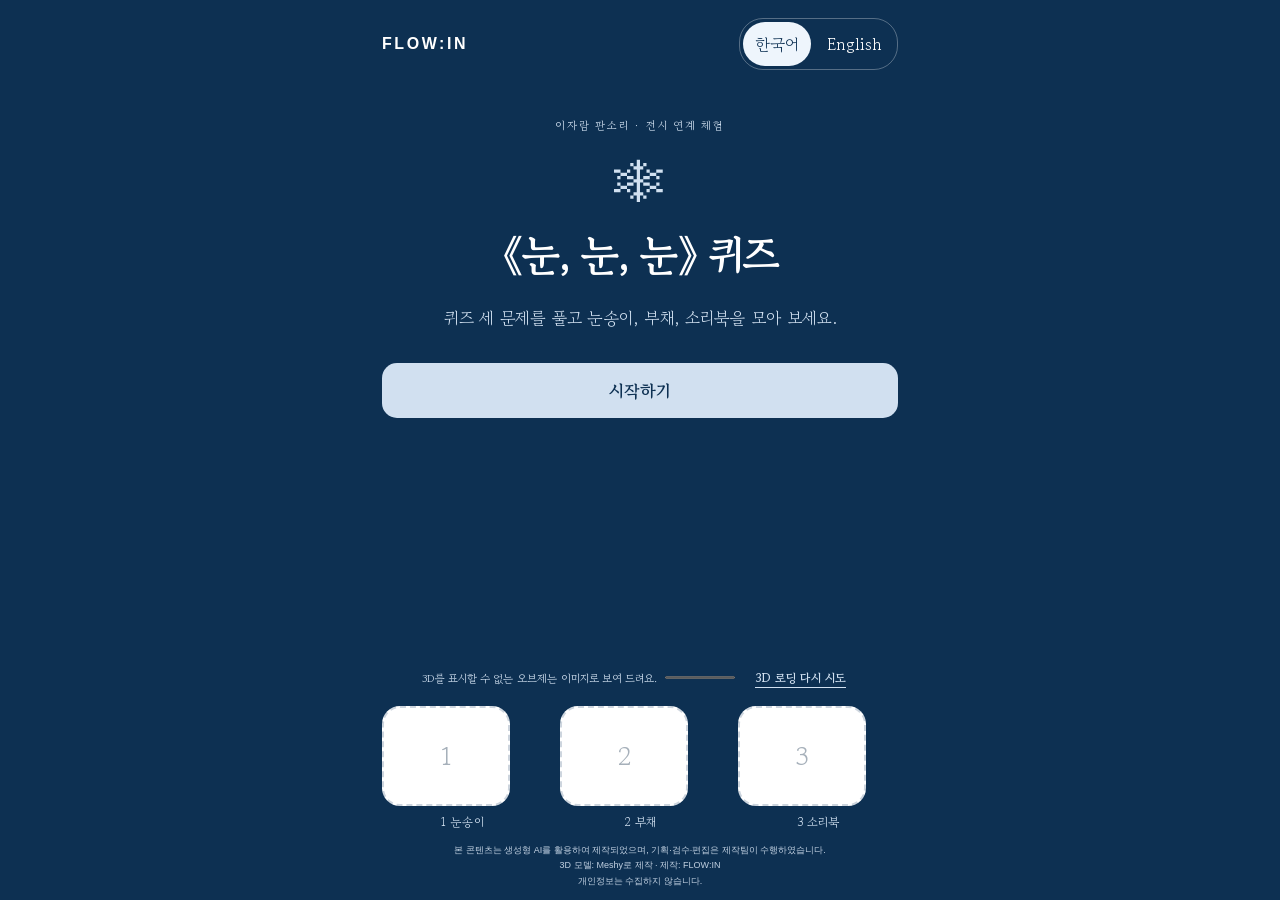
==== FLOWIN_Quiz_Update/index.html @ eb500b2b "Add files via upload" ====
<!doctype html>
<html lang="ko">
<head>
  <meta charset="utf-8">
  <meta name="viewport" content="width=device-width,initial-scale=1,viewport-fit=cover">
  <meta name="theme-color" content="#0D3052">
  <meta name="description" content="퀴즈를 풀고 세 가지 오브제를 모아 보세요. 팀 FLOW:IN">
  <title>《눈, 눈, 눈》 퀴즈 · FLOW:IN</title>
  <link rel="preconnect" href="https://fonts.googleapis.com">
  <link rel="preconnect" href="https://fonts.gstatic.com" crossorigin>
  <link href="https://fonts.googleapis.com/css2?family=Gowun+Batang:wght@400;700&display=swap" rel="stylesheet">
  <link rel="stylesheet" href="./style.css">
  <script type="importmap">
  {"imports":{
    "three":"https://unpkg.com/three@0.160.0/build/three.module.js",
    "three/addons/":"https://unpkg.com/three@0.160.0/examples/jsm/"
  }}
  </script>
</head>
<body>
  <div id="viewer" aria-label="획득한 오브제의 3D 미리보기" hidden></div>
  <div class="snow" aria-hidden="true"><i>·</i><i>·</i><i>·</i><i>·</i><i>·</i><i>·</i><i>·</i><i>·</i></div>
  <main id="app">
    <header><span class="brand">FLOW:IN</span><nav class="language-switch" aria-label="Language / 언어"><button type="button" data-lang="ko" lang="ko" aria-pressed="true">한국어</button><button type="button" data-lang="en" lang="en" aria-pressed="false">English</button></nav></header>
    <section id="start" class="screen intro" aria-labelledby="title">
      <p class="eyebrow" data-text="eyebrow">이자람 판소리 · 전시 연계 체험</p>
      <div class="title-mark" aria-hidden="true">❄</div>
      <h1 id="title" data-text="title">《눈, 눈, 눈》 퀴즈</h1>
      <p class="lead" data-text="intro">퀴즈 세 문제를 풀고 눈송이, 부채, 소리북을 모아 보세요.</p>
      <div class="start-actions"><button id="start-button" class="primary" data-text="start">시작하기</button></div>
    </section>
    <section id="experience" class="screen experience" hidden aria-label="퀴즈 체험">
      <div class="step-heading"><p class="eyebrow" id="step-count">OBJECT 01 / 03</p><h2 id="instruction" data-text="instruction">정답을 골라 주세요</h2></div>
      <p id="status" class="status" role="status" aria-live="polite" hidden></p>
      <div class="experience-bottom">
        <article id="quiz" class="quiz" hidden aria-labelledby="question"><p class="eyebrow" id="quiz-number"></p><h3 id="question" tabindex="-1"></h3><div id="answers"></div><p id="feedback" class="feedback" role="status" aria-live="polite"></p></article>
        <p id="reward-text" class="reward-text" role="status" aria-live="polite" hidden></p>
      </div>
    </section>
    <section id="complete" class="screen complete" hidden aria-labelledby="complete-title">
      <p class="eyebrow" data-text="completeLabel">수집 완료</p><div class="title-mark" aria-hidden="true">✦</div>
      <h2 id="complete-title" data-text="complete" tabindex="-1">모든 오브제를<br>모았어요!</h2><p class="lead" data-text="completeLead">눈 속에서 만난 이야기,<br>이제 공연으로 이어 보세요.</p>
      <p class="staff-note" data-text="staff">이 화면을 팀원에게 보여 주세요</p>
      <a class="primary" data-text="booking" href="https://www.ggac.or.kr/ggac/M0000155/show/view.do?idx=SM000207" target="_blank" rel="noopener noreferrer">공연 예매하기 ↗</a>
      <p class="small" id="share-text"></p><button class="text-button" id="copy-share" data-text="copy">공유 문구 복사</button><p class="small" data-text="vr">다음은 팀원의 안내에 따라 VR을 체험해 주세요.</p>
    </section>
    <div class="collection-area">
      <div id="asset-loading" class="asset-loading" role="status"><span id="load-label">3D 오브제 준비 중…</span><progress id="load-progress" max="100" value="0" aria-label="3D 모델 다운로드 진행률"></progress><button id="retry-models" data-text="retry" class="text-button" hidden>3D 로딩 다시 시도</button></div>
      <ol id="collection" class="collection" aria-label="모은 오브제">
        <li><div class="slot" id="slot-0"><span class="slot-number">1</span><img src="./snowflake.png" alt="눈송이" hidden></div><span class="slot-label">1 눈송이</span></li>
        <li><div class="slot" id="slot-1"><span class="slot-number">2</span><img src="./fan.png" alt="부채" hidden></div><span class="slot-label">2 부채</span></li>
        <li><div class="slot" id="slot-2"><span class="slot-number">3</span><img src="./buk.png" alt="소리북" hidden></div><span class="slot-label">3 소리북</span></li>
      </ol>
      <footer><p data-text="ai">본 콘텐츠는 생성형 AI를 활용하여 제작되었으며,<br>기획·검수·편집은 제작팀이 수행하였습니다.</p><p data-text="credit">3D 모델: Meshy로 제작 · 제작: FLOW:IN</p><p data-text="privacy">개인정보는 수집하지 않습니다.</p></footer>
    </div>
  </main>
  <div id="toast" role="status" aria-live="polite" hidden></div>
  <noscript>이 체험은 JavaScript가 필요합니다. / Enable JavaScript to play the quiz.</noscript>
  <script type="module" src="./main.js"></script>
</body>
</html>
---- FLOWIN_Quiz_Update/style.css ----
:root{color-scheme:dark;--bg:#0D3052;--mid:#4E73A3;--accent:#D1E0F0;--text:#fff;--line:rgba(209,224,240,.24);font-family:'Gowun Batang',serif;font-synthesis:none}*{box-sizing:border-box}body{margin:0;background:var(--bg);color:var(--text)}[hidden]{display:none!important}button,a{-webkit-tap-highlight-color:transparent}button,a.primary{font:700 17px 'Gowun Batang',serif;min-height:52px;border-radius:15px;touch-action:manipulation}button{cursor:pointer;color:inherit}button:disabled{cursor:wait;opacity:.62}button:focus-visible,a:focus-visible{outline:3px solid white;outline-offset:4px}button.primary,a.primary{display:flex;align-items:center;justify-content:center;gap:20px;width:100%;background:var(--accent);border:0;color:var(--bg);text-decoration:none;padding:15px}.secondary{width:100%;background:#294f77;border:1px solid #92afcf;padding:12px}.text-button{border:0;background:none;text-decoration:underline;text-underline-offset:4px;padding:8px 12px;font-size:14px}.small{font-size:13px;line-height:1.7;color:var(--accent)}#app{position:relative;z-index:2;min-height:100svh;min-height:100dvh;max-width:560px;margin:auto;padding: max(18px,env(safe-area-inset-top)) 22px max(10px,env(safe-area-inset-bottom));display:flex;flex-direction:column;pointer-events:none}#app button,#app a,#app .screen,#app .collection-area{pointer-events:auto}header{display:flex;justify-content:space-between;align-items:center;padding-bottom:20px}.brand{font:700 16px Arial,sans-serif;letter-spacing:.16em}#mode-tag{font:10px Arial,sans-serif;letter-spacing:.17em;color:var(--accent)}.screen{flex:1}.intro,.complete{text-align:center;display:flex;flex-direction:column;align-items:center;justify-content:center;padding:12px 0 18px}.eyebrow{font-size:11px;letter-spacing:.16em;color:var(--accent);margin:0 0 14px}.title-mark{font-size:52px;color:var(--accent);line-height:1.25;margin:0 0 12px}h1{font-size:clamp(30px,7.5vw,42px);line-height:1.45;margin:0;letter-spacing:-.05em}h1 span{font-size:.74em;letter-spacing:.12em}h2{font-size:29px;line-height:1.45;margin:0}p{word-break:keep-all}.lead{font-size:17px;line-height:1.8;color:var(--accent);margin:18px 0}.start-actions{width:100%;display:grid;gap:10px;margin-top:12px}.notice{width:100%;border:1px solid var(--accent);background:#294f77;padding:14px;font-size:14px;line-height:1.6;margin:10px 0}.notice button{display:block;margin:auto}.collection-area{margin-top:12px}.collection{list-style:none;display:grid;grid-template-columns:repeat(3,minmax(0,1fr));gap:13px;margin:10px 0 0;padding:0;text-align:center}.slot{background:#fff;aspect-ratio:1.28;border:2px dashed #cdd5de;border-radius:18px;display:flex;align-items:center;justify-content:center;overflow:hidden;position:relative}.slot-number{color:#a6b0ba;font-size:25px}.slot img{width:100%;height:100%;object-fit:contain;background:#fff}.slot.filled{border:2px solid #fff}.slot.filled .slot-number{display:none}.slot-label{display:block;font-size:12px;margin-top:7px;color:var(--accent)}footer{font-family:Arial,sans-serif;font-size:9px;line-height:1.5;text-align:center;color:#c2d1e2;padding-top:12px}footer p{margin:2px 0}.asset-loading{font-size:11px;color:var(--accent);display:flex;align-items:center;justify-content:center;gap:8px;flex-wrap:wrap}.asset-loading .text-button{min-height:36px;font-size:12px}progress{width:70px;height:5px;accent-color:var(--accent)}.experience{display:flex;flex-direction:column;min-height:330px}.step-heading{padding:8px 0 4px}.step-heading h2{font-size:25px}.status{min-height:24px;line-height:1.6;font-size:14px;margin:8px 0;text-shadow:0 1px 4px #000}.scan-frame{border:1px solid #d1e0f077;border-radius:20px;min-height:100px;flex:1;margin:10px 20px;display:flex;align-items:center;justify-content:center}.scan-frame span{font-size:12px;background:#0d3052b0;padding:8px 12px;border-radius:24px}.experience-bottom{margin-top:auto;display:grid;gap:10px}.quiz{background:#0d3052f2;border:1px solid #6f8caf;border-radius:22px;padding:20px;box-shadow:0 14px 40px #0003}.quiz h3{font-size:21px;line-height:1.55;margin:0 0 17px}#answers{display:grid;gap:9px}#answers button{background:#244b72;border:1px solid #6687ac;text-align:left;padding:13px 16px;font-size:18px;width:100%}#answers button.correct{background:var(--accent);color:var(--bg)}.feedback{font-size:14px;line-height:1.55;min-height:22px;margin:12px 0 0;color:var(--accent)}.reward-text{text-align:center;background:#0d3052ed;padding:16px;border-radius:16px;font-size:17px;line-height:1.6}.staff-note{background:#4e73a355;border:1px solid var(--line);border-radius:12px;padding:15px;width:100%;font-size:17px}.complete>.primary{margin:8px 0}#ar-stage{position:fixed;inset:0;overflow:hidden;z-index:0}body.ar #app{background:linear-gradient(#0d3052d9,transparent 50%,#0d3052 88%)}#ar-stage canvas,#ar-stage video{position:absolute}#viewer{position:fixed;left:0;right:0;top:20dvh;height:35dvh;z-index:1;pointer-events:none}#viewer canvas{width:100%;height:100%}body.revealing .scan-frame{visibility:hidden}body.flat .scan-frame{display:none}body.flat.revealing .experience{min-height:330px}.flying-thumb{position:fixed;z-index:20;width:90px;height:90px;object-fit:contain;border-radius:18px;background:#fff;pointer-events:none;box-shadow:0 6px 30px #0003}#toast{position:fixed;z-index:30;bottom:30%;left:50%;transform:translateX(-50%);background:#fff;color:var(--bg);padding:14px 22px;border-radius:14px;width:max-content;max-width:88%;text-align:center;box-shadow:0 5px 25px #0005}.snow{position:fixed;inset:0;overflow:hidden;pointer-events:none;z-index:1}.snow i{position:absolute;top:-30px;font:32px serif;opacity:.3;animation:snowfall 17s linear infinite;left:8%}.snow i:nth-child(2){left:24%;animation-delay:-9s}.snow i:nth-child(3){left:39%;animation-delay:-3s}.snow i:nth-child(4){left:51%;animation-delay:-14s}.snow i:nth-child(5){left:64%;animation-delay:-6s}.snow i:nth-child(6){left:77%;animation-delay:-11s}.snow i:nth-child(7){left:91%;animation-delay:-1s}.snow i:nth-child(8){left:16%;animation-delay:-16s}.shake{animation:shake .32s}.pop{animation:pop .4s}@keyframes snowfall{to{transform:translate(20px,110dvh)}}@keyframes shake{25%,75%{transform:translateX(-5px)}50%{transform:translateX(5px)}}@keyframes pop{50%{transform:scale(1.12)}}@media(prefers-reduced-motion:reduce){.snow{display:none}*,*::before,*::after{animation-duration:.01ms!important;scroll-behavior:auto!important}}@media(max-height:740px){#app{padding-top:12px}header{padding-bottom:10px}.intro,.complete{padding-top:2px}.title-mark{font-size:35px;margin-bottom:6px}h1{font-size:29px}.lead{font-size:15px;margin:12px 0}.intro .small{margin:6px 0}.slot{aspect-ratio:1.7}.experience{min-height:260px}.quiz{padding:14px}.quiz h3{font-size:19px;margin-bottom:10px}footer{font-size:8px;padding-top:8px}}@media(min-width:700px){.intro{padding-top:30px}.slot{max-height:100px}.collection{gap:18px}}@media(orientation:landscape) and (max-height:550px){#app{max-width:600px}.experience{min-height:300px}#viewer{top:70px;height:200px}.collection .slot{height:60px;aspect-ratio:auto}.intro .title-mark,.complete .title-mark{display:none}}
/* Keep the collection and disclosure visible while the content scrolls. */
#app{height:100vh;height:100dvh;min-height:0}header,.collection-area{flex-shrink:0}.screen{min-height:0;overflow-y:auto;overscroll-behavior:contain}.intro,.complete{justify-content: flex-start}.intro{padding-top:clamp(6px,3vh,30px)}.experience{min-height:0}.experience-bottom{flex-shrink:0}.scan-frame{flex-shrink:0}.complete{padding-top:8px}body.revealing .experience-bottom{margin-top:auto}

.language-switch {
  display: flex;
  align-items: center;
  gap: 4px;
  padding: 3px;
  border: 1px solid rgba(255, 255, 255, .3);
  border-radius: 24px;
}
.language-switch button {
  min-height: 44px;
  padding: 0 12px;
  border: 0;
  border-radius: 22px;
  background: transparent;
  color: inherit;
  font: inherit;
  cursor: pointer;
}
.language-switch button[aria-pressed="true"] {
  background: #eef5fc;
  color: #0d3052;
}
html[lang="en"] #title { font-size: clamp(2rem, 8vw, 3.3rem); }
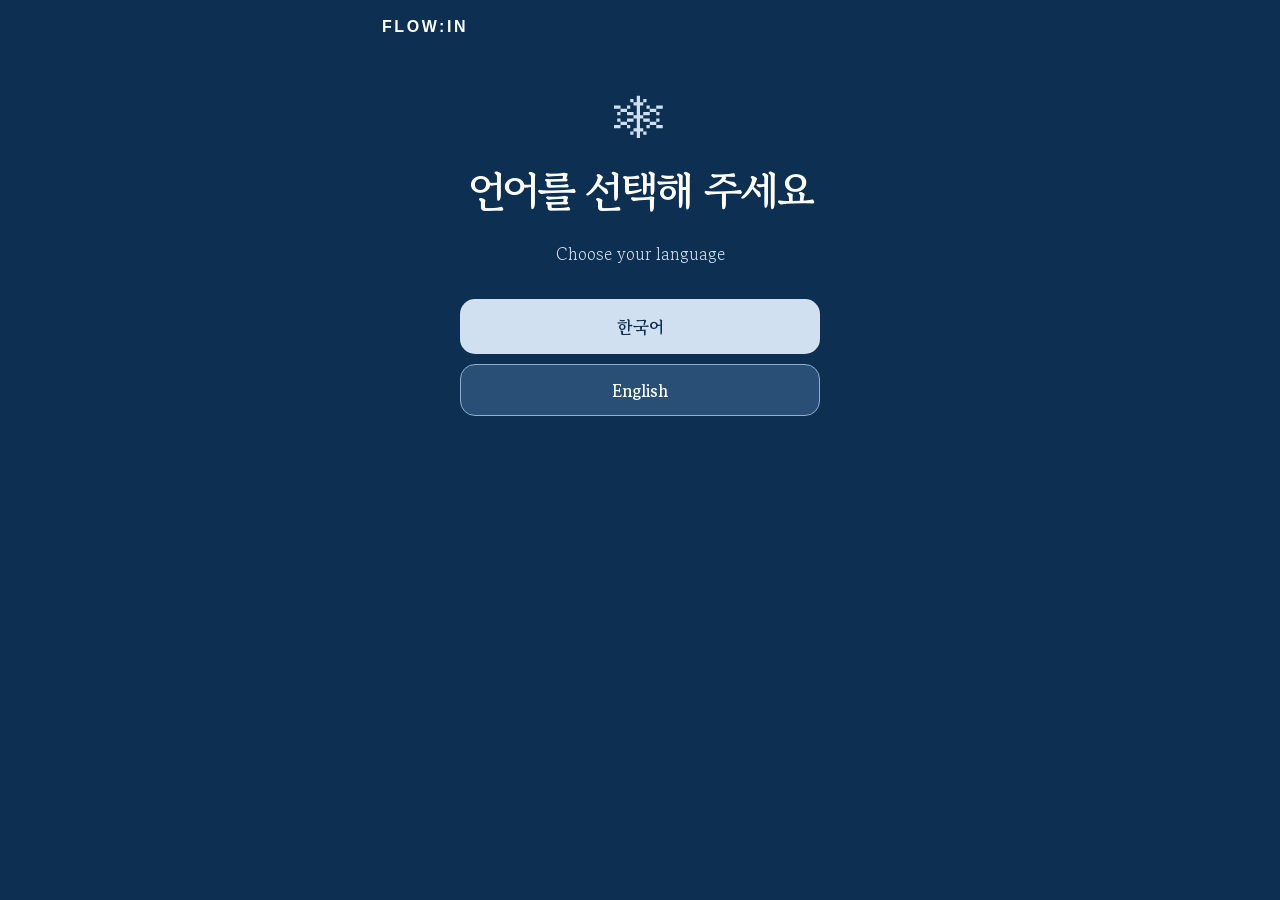
==== commit 9520c82d: "Add files via upload" ====
--- a/FLOWIN_Quiz_Update/index.html
+++ b/FLOWIN_Quiz_Update/index.html
@@ -9,7 +9,7 @@
   <link rel="preconnect" href="https://fonts.googleapis.com">
   <link rel="preconnect" href="https://fonts.gstatic.com" crossorigin>
   <link href="https://fonts.googleapis.com/css2?family=Gowun+Batang:wght@400;700&display=swap" rel="stylesheet">
-  <link rel="stylesheet" href="./style.css">
+  <link rel="stylesheet" href="./style.css?v=3">
   <script type="importmap">
   {"imports":{
     "three":"https://unpkg.com/three@0.160.0/build/three.module.js",
@@ -21,17 +21,27 @@
   <div id="viewer" aria-label="획득한 오브제의 3D 미리보기" hidden></div>
   <div class="snow" aria-hidden="true"><i>·</i><i>·</i><i>·</i><i>·</i><i>·</i><i>·</i><i>·</i><i>·</i></div>
   <main id="app">
-    <header><span class="brand">FLOW:IN</span><nav class="language-switch" aria-label="Language / 언어"><button type="button" data-lang="ko" lang="ko" aria-pressed="true">한국어</button><button type="button" data-lang="en" lang="en" aria-pressed="false">English</button></nav></header>
-    <section id="start" class="screen intro" aria-labelledby="title">
+    <header><span class="brand">FLOW:IN</span><nav id="language-switch" class="language-switch" hidden aria-label="Language / 언어"><button type="button" data-lang="ko" lang="ko" aria-pressed="true">한국어</button><button type="button" data-lang="en" lang="en" aria-pressed="false">English</button></nav></header>
+    <section id="language-choice" class="screen intro" aria-labelledby="language-title">
+      <div class="title-mark" aria-hidden="true">❄</div>
+      <h1 id="language-title" lang="ko">언어를 선택해 주세요</h1>
+      <p class="lead" lang="en">Choose your language</p>
+      <div class="start-actions">
+        <button type="button" class="primary" data-choose-language="ko" lang="ko">한국어</button>
+        <button type="button" class="secondary" data-choose-language="en" lang="en">English</button>
+      </div>
+    </section>
+    <section id="start" class="screen intro" aria-labelledby="title" hidden>
       <p class="eyebrow" data-text="eyebrow">이자람 판소리 · 전시 연계 체험</p>
       <div class="title-mark" aria-hidden="true">❄</div>
-      <h1 id="title" data-text="title">《눈, 눈, 눈》 퀴즈</h1>
-      <p class="lead" data-text="intro">퀴즈 세 문제를 풀고 눈송이, 부채, 소리북을 모아 보세요.</p>
+      <h1 id="title" tabindex="-1" data-text="title">《눈, 눈, 눈》 퀴즈</h1>
+      <p class="lead" data-text="intro">전시 보드를 읽고 퀴즈 3개를 풀면 오브제 3개를 모을 수 있어요 · 약 5분</p>
+      <p class="small" data-text="introStaff">팀원이 현장에서 체험을 안내해 드려요.</p>
       <div class="start-actions"><button id="start-button" class="primary" data-text="start">시작하기</button></div>
     </section>
     <section id="experience" class="screen experience" hidden aria-label="퀴즈 체험">
-      <div class="step-heading"><p class="eyebrow" id="step-count">OBJECT 01 / 03</p><h2 id="instruction" data-text="instruction">정답을 골라 주세요</h2></div>
-      <p id="status" class="status" role="status" aria-live="polite" hidden></p>
+      <div class="step-heading"><p class="eyebrow" id="step-count">OBJECT 01 / 03</p><h2 id="instruction">정답을 골라 주세요</h2></div>
+      <p id="status" class="status" role="status" aria-live="polite" data-text="quizHelp"></p>
       <div class="experience-bottom">
         <article id="quiz" class="quiz" hidden aria-labelledby="question"><p class="eyebrow" id="quiz-number"></p><h3 id="question" tabindex="-1"></h3><div id="answers"></div><p id="feedback" class="feedback" role="status" aria-live="polite"></p></article>
         <p id="reward-text" class="reward-text" role="status" aria-live="polite" hidden></p>
@@ -44,7 +54,7 @@
       <a class="primary" data-text="booking" href="https://www.ggac.or.kr/ggac/M0000155/show/view.do?idx=SM000207" target="_blank" rel="noopener noreferrer">공연 예매하기 ↗</a>
       <p class="small" id="share-text"></p><button class="text-button" id="copy-share" data-text="copy">공유 문구 복사</button><p class="small" data-text="vr">다음은 팀원의 안내에 따라 VR을 체험해 주세요.</p>
     </section>
-    <div class="collection-area">
+    <div id="collection-area" class="collection-area" hidden>
       <div id="asset-loading" class="asset-loading" role="status"><span id="load-label">3D 오브제 준비 중…</span><progress id="load-progress" max="100" value="0" aria-label="3D 모델 다운로드 진행률"></progress><button id="retry-models" data-text="retry" class="text-button" hidden>3D 로딩 다시 시도</button></div>
       <ol id="collection" class="collection" aria-label="모은 오브제">
         <li><div class="slot" id="slot-0"><span class="slot-number">1</span><img src="./snowflake.png" alt="눈송이" hidden></div><span class="slot-label">1 눈송이</span></li>
@@ -56,6 +66,6 @@
   </main>
   <div id="toast" role="status" aria-live="polite" hidden></div>
   <noscript>이 체험은 JavaScript가 필요합니다. / Enable JavaScript to play the quiz.</noscript>
-  <script type="module" src="./main.js"></script>
+  <script type="module" src="./main.js?v=3"></script>
 </body>
 </html>
--- a/FLOWIN_Quiz_Update/style.css
+++ b/FLOWIN_Quiz_Update/style.css
@@ -1,6 +1,6 @@
-:root{color-scheme:dark;--bg:#0D3052;--mid:#4E73A3;--accent:#D1E0F0;--text:#fff;--line:rgba(209,224,240,.24);font-family:'Gowun Batang',serif;font-synthesis:none}*{box-sizing:border-box}body{margin:0;background:var(--bg);color:var(--text)}[hidden]{display:none!important}button,a{-webkit-tap-highlight-color:transparent}button,a.primary{font:700 17px 'Gowun Batang',serif;min-height:52px;border-radius:15px;touch-action:manipulation}button{cursor:pointer;color:inherit}button:disabled{cursor:wait;opacity:.62}button:focus-visible,a:focus-visible{outline:3px solid white;outline-offset:4px}button.primary,a.primary{display:flex;align-items:center;justify-content:center;gap:20px;width:100%;background:var(--accent);border:0;color:var(--bg);text-decoration:none;padding:15px}.secondary{width:100%;background:#294f77;border:1px solid #92afcf;padding:12px}.text-button{border:0;background:none;text-decoration:underline;text-underline-offset:4px;padding:8px 12px;font-size:14px}.small{font-size:13px;line-height:1.7;color:var(--accent)}#app{position:relative;z-index:2;min-height:100svh;min-height:100dvh;max-width:560px;margin:auto;padding: max(18px,env(safe-area-inset-top)) 22px max(10px,env(safe-area-inset-bottom));display:flex;flex-direction:column;pointer-events:none}#app button,#app a,#app .screen,#app .collection-area{pointer-events:auto}header{display:flex;justify-content:space-between;align-items:center;padding-bottom:20px}.brand{font:700 16px Arial,sans-serif;letter-spacing:.16em}#mode-tag{font:10px Arial,sans-serif;letter-spacing:.17em;color:var(--accent)}.screen{flex:1}.intro,.complete{text-align:center;display:flex;flex-direction:column;align-items:center;justify-content:center;padding:12px 0 18px}.eyebrow{font-size:11px;letter-spacing:.16em;color:var(--accent);margin:0 0 14px}.title-mark{font-size:52px;color:var(--accent);line-height:1.25;margin:0 0 12px}h1{font-size:clamp(30px,7.5vw,42px);line-height:1.45;margin:0;letter-spacing:-.05em}h1 span{font-size:.74em;letter-spacing:.12em}h2{font-size:29px;line-height:1.45;margin:0}p{word-break:keep-all}.lead{font-size:17px;line-height:1.8;color:var(--accent);margin:18px 0}.start-actions{width:100%;display:grid;gap:10px;margin-top:12px}.notice{width:100%;border:1px solid var(--accent);background:#294f77;padding:14px;font-size:14px;line-height:1.6;margin:10px 0}.notice button{display:block;margin:auto}.collection-area{margin-top:12px}.collection{list-style:none;display:grid;grid-template-columns:repeat(3,minmax(0,1fr));gap:13px;margin:10px 0 0;padding:0;text-align:center}.slot{background:#fff;aspect-ratio:1.28;border:2px dashed #cdd5de;border-radius:18px;display:flex;align-items:center;justify-content:center;overflow:hidden;position:relative}.slot-number{color:#a6b0ba;font-size:25px}.slot img{width:100%;height:100%;object-fit:contain;background:#fff}.slot.filled{border:2px solid #fff}.slot.filled .slot-number{display:none}.slot-label{display:block;font-size:12px;margin-top:7px;color:var(--accent)}footer{font-family:Arial,sans-serif;font-size:9px;line-height:1.5;text-align:center;color:#c2d1e2;padding-top:12px}footer p{margin:2px 0}.asset-loading{font-size:11px;color:var(--accent);display:flex;align-items:center;justify-content:center;gap:8px;flex-wrap:wrap}.asset-loading .text-button{min-height:36px;font-size:12px}progress{width:70px;height:5px;accent-color:var(--accent)}.experience{display:flex;flex-direction:column;min-height:330px}.step-heading{padding:8px 0 4px}.step-heading h2{font-size:25px}.status{min-height:24px;line-height:1.6;font-size:14px;margin:8px 0;text-shadow:0 1px 4px #000}.scan-frame{border:1px solid #d1e0f077;border-radius:20px;min-height:100px;flex:1;margin:10px 20px;display:flex;align-items:center;justify-content:center}.scan-frame span{font-size:12px;background:#0d3052b0;padding:8px 12px;border-radius:24px}.experience-bottom{margin-top:auto;display:grid;gap:10px}.quiz{background:#0d3052f2;border:1px solid #6f8caf;border-radius:22px;padding:20px;box-shadow:0 14px 40px #0003}.quiz h3{font-size:21px;line-height:1.55;margin:0 0 17px}#answers{display:grid;gap:9px}#answers button{background:#244b72;border:1px solid #6687ac;text-align:left;padding:13px 16px;font-size:18px;width:100%}#answers button.correct{background:var(--accent);color:var(--bg)}.feedback{font-size:14px;line-height:1.55;min-height:22px;margin:12px 0 0;color:var(--accent)}.reward-text{text-align:center;background:#0d3052ed;padding:16px;border-radius:16px;font-size:17px;line-height:1.6}.staff-note{background:#4e73a355;border:1px solid var(--line);border-radius:12px;padding:15px;width:100%;font-size:17px}.complete>.primary{margin:8px 0}#ar-stage{position:fixed;inset:0;overflow:hidden;z-index:0}body.ar #app{background:linear-gradient(#0d3052d9,transparent 50%,#0d3052 88%)}#ar-stage canvas,#ar-stage video{position:absolute}#viewer{position:fixed;left:0;right:0;top:20dvh;height:35dvh;z-index:1;pointer-events:none}#viewer canvas{width:100%;height:100%}body.revealing .scan-frame{visibility:hidden}body.flat .scan-frame{display:none}body.flat.revealing .experience{min-height:330px}.flying-thumb{position:fixed;z-index:20;width:90px;height:90px;object-fit:contain;border-radius:18px;background:#fff;pointer-events:none;box-shadow:0 6px 30px #0003}#toast{position:fixed;z-index:30;bottom:30%;left:50%;transform:translateX(-50%);background:#fff;color:var(--bg);padding:14px 22px;border-radius:14px;width:max-content;max-width:88%;text-align:center;box-shadow:0 5px 25px #0005}.snow{position:fixed;inset:0;overflow:hidden;pointer-events:none;z-index:1}.snow i{position:absolute;top:-30px;font:32px serif;opacity:.3;animation:snowfall 17s linear infinite;left:8%}.snow i:nth-child(2){left:24%;animation-delay:-9s}.snow i:nth-child(3){left:39%;animation-delay:-3s}.snow i:nth-child(4){left:51%;animation-delay:-14s}.snow i:nth-child(5){left:64%;animation-delay:-6s}.snow i:nth-child(6){left:77%;animation-delay:-11s}.snow i:nth-child(7){left:91%;animation-delay:-1s}.snow i:nth-child(8){left:16%;animation-delay:-16s}.shake{animation:shake .32s}.pop{animation:pop .4s}@keyframes snowfall{to{transform:translate(20px,110dvh)}}@keyframes shake{25%,75%{transform:translateX(-5px)}50%{transform:translateX(5px)}}@keyframes pop{50%{transform:scale(1.12)}}@media(prefers-reduced-motion:reduce){.snow{display:none}*,*::before,*::after{animation-duration:.01ms!important;scroll-behavior:auto!important}}@media(max-height:740px){#app{padding-top:12px}header{padding-bottom:10px}.intro,.complete{padding-top:2px}.title-mark{font-size:35px;margin-bottom:6px}h1{font-size:29px}.lead{font-size:15px;margin:12px 0}.intro .small{margin:6px 0}.slot{aspect-ratio:1.7}.experience{min-height:260px}.quiz{padding:14px}.quiz h3{font-size:19px;margin-bottom:10px}footer{font-size:8px;padding-top:8px}}@media(min-width:700px){.intro{padding-top:30px}.slot{max-height:100px}.collection{gap:18px}}@media(orientation:landscape) and (max-height:550px){#app{max-width:600px}.experience{min-height:300px}#viewer{top:70px;height:200px}.collection .slot{height:60px;aspect-ratio:auto}.intro .title-mark,.complete .title-mark{display:none}}
+:root{color-scheme:dark;--bg:#0D3052;--mid:#4E73A3;--accent:#D1E0F0;--text:#fff;--line:rgba(209,224,240,.24);font-family:'Gowun Batang',serif;font-synthesis:none}*{box-sizing:border-box}body{margin:0;background:var(--bg);color:var(--text)}[hidden]{display:none!important}button,a{-webkit-tap-highlight-color:transparent}button,a.primary{font:700 17px 'Gowun Batang',serif;min-height:52px;border-radius:15px;touch-action:manipulation}button{cursor:pointer;color:inherit}button:disabled{cursor:wait;opacity:.62}button:focus-visible,a:focus-visible{outline:3px solid white;outline-offset:4px}button.primary,a.primary{display:flex;align-items:center;justify-content:center;gap:20px;width:100%;background:var(--accent);border:0;color:var(--bg);text-decoration:none;padding:15px}.secondary{width:100%;background:#294f77;border:1px solid #92afcf;padding:12px}.text-button{border:0;background:none;text-decoration:underline;text-underline-offset:4px;padding:8px 12px;font-size:14px}.small{font-size:13px;line-height:1.7;color:var(--accent)}#app{position:relative;z-index:2;min-height:100svh;min-height:100dvh;max-width:560px;margin:auto;padding: max(18px,env(safe-area-inset-top)) 22px max(10px,env(safe-area-inset-bottom));display:flex;flex-direction:column;pointer-events:none}#app button,#app a,#app .screen,#app .collection-area{pointer-events:auto}header{display:flex;justify-content:space-between;align-items:center;padding-bottom:20px}.brand{font:700 16px Arial,sans-serif;letter-spacing:.16em}.screen{flex:1}.intro,.complete{text-align:center;display:flex;flex-direction:column;align-items:center;justify-content:center;padding:12px 0 18px}.eyebrow{font-size:11px;letter-spacing:.16em;color:var(--accent);margin:0 0 14px}.title-mark{font-size:52px;color:var(--accent);line-height:1.25;margin:0 0 12px}h1{font-size:clamp(30px,7.5vw,42px);line-height:1.45;margin:0;letter-spacing:-.05em}h1 span{font-size:.74em;letter-spacing:.12em}h2{font-size:29px;line-height:1.45;margin:0}p{word-break:keep-all}.lead{font-size:17px;line-height:1.8;color:var(--accent);margin:18px 0}.start-actions{width:100%;display:grid;gap:10px;margin-top:12px}.collection-area{margin-top:12px}.collection{list-style:none;display:grid;grid-template-columns:repeat(3,minmax(0,1fr));gap:13px;margin:10px 0 0;padding:0;text-align:center}.slot{background:#fff;aspect-ratio:1.28;border:2px dashed #cdd5de;border-radius:18px;display:flex;align-items:center;justify-content:center;overflow:hidden;position:relative}.slot-number{color:#a6b0ba;font-size:25px}.slot img{width:100%;height:100%;object-fit:contain;background:#fff}.slot.filled{border:2px solid #fff}.slot.filled .slot-number{display:none}.slot-label{display:block;font-size:12px;margin-top:7px;color:var(--accent)}footer{font-family:Arial,sans-serif;font-size:9px;line-height:1.5;text-align:center;color:#c2d1e2;padding-top:12px}footer p{margin:2px 0}.asset-loading{font-size:11px;color:var(--accent);display:flex;align-items:center;justify-content:center;gap:8px;flex-wrap:wrap}.asset-loading .text-button{min-height:36px;font-size:12px}progress{width:70px;height:5px;accent-color:var(--accent)}.experience{display:flex;flex-direction:column;min-height:330px}.step-heading{padding:8px 0 4px}.step-heading h2{font-size:25px}.status{min-height:24px;line-height:1.6;font-size:14px;margin:8px 0;text-shadow:0 1px 4px #000}.experience-bottom{margin-top:auto;display:grid;gap:10px}.quiz{background:#0d3052f2;border:1px solid #6f8caf;border-radius:22px;padding:20px;box-shadow:0 14px 40px #0003}.quiz h3{font-size:21px;line-height:1.55;margin:0 0 17px}#answers{display:grid;gap:9px}#answers button{background:#244b72;border:1px solid #6687ac;text-align:left;padding:13px 16px;font-size:18px;width:100%}#answers button.correct{background:var(--accent);color:var(--bg)}.feedback{font-size:14px;line-height:1.55;min-height:22px;margin:12px 0 0;color:var(--accent)}.reward-text{text-align:center;background:#0d3052ed;padding:16px;border-radius:16px;font-size:17px;line-height:1.6}.staff-note{background:#4e73a355;border:1px solid var(--line);border-radius:12px;padding:15px;width:100%;font-size:17px}.complete>.primary{margin:8px 0}#viewer{position:fixed;left:0;right:0;top:20dvh;height:35dvh;z-index:1;pointer-events:none}#viewer canvas{width:100%;height:100%}.flying-thumb{position:fixed;z-index:20;width:90px;height:90px;object-fit:contain;border-radius:18px;background:#fff;pointer-events:none;box-shadow:0 6px 30px #0003}#toast{position:fixed;z-index:30;bottom:30%;left:50%;transform:translateX(-50%);background:#fff;color:var(--bg);padding:14px 22px;border-radius:14px;width:max-content;max-width:88%;text-align:center;box-shadow:0 5px 25px #0005}.snow{position:fixed;inset:0;overflow:hidden;pointer-events:none;z-index:1}.snow i{position:absolute;top:-30px;font:32px serif;opacity:.3;animation:snowfall 17s linear infinite;left:8%}.snow i:nth-child(2){left:24%;animation-delay:-9s}.snow i:nth-child(3){left:39%;animation-delay:-3s}.snow i:nth-child(4){left:51%;animation-delay:-14s}.snow i:nth-child(5){left:64%;animation-delay:-6s}.snow i:nth-child(6){left:77%;animation-delay:-11s}.snow i:nth-child(7){left:91%;animation-delay:-1s}.snow i:nth-child(8){left:16%;animation-delay:-16s}.shake{animation:shake .32s}.pop{animation:pop .4s}@keyframes snowfall{to{transform:translate(20px,110dvh)}}@keyframes shake{25%,75%{transform:translateX(-5px)}50%{transform:translateX(5px)}}@keyframes pop{50%{transform:scale(1.12)}}@media(prefers-reduced-motion:reduce){.snow{display:none}*,*::before,*::after{animation-duration:.01ms!important;scroll-behavior:auto!important}}@media(max-height:740px){#app{padding-top:12px}header{padding-bottom:10px}.intro,.complete{padding-top:2px}.title-mark{font-size:35px;margin-bottom:6px}h1{font-size:29px}.lead{font-size:15px;margin:12px 0}.intro .small{margin:6px 0}.slot{aspect-ratio:1.7}.experience{min-height:260px}.quiz{padding:14px}.quiz h3{font-size:19px;margin-bottom:10px}footer{font-size:8px;padding-top:8px}}@media(min-width:700px){.intro{padding-top:30px}.slot{max-height:100px}.collection{gap:18px}}@media(orientation:landscape) and (max-height:550px){#app{max-width:600px}.experience{min-height:300px}#viewer{top:70px;height:200px}.collection .slot{height:60px;aspect-ratio:auto}.intro .title-mark,.complete .title-mark{display:none}}
 /* Keep the collection and disclosure visible while the content scrolls. */
-#app{height:100vh;height:100dvh;min-height:0}header,.collection-area{flex-shrink:0}.screen{min-height:0;overflow-y:auto;overscroll-behavior:contain}.intro,.complete{justify-content: flex-start}.intro{padding-top:clamp(6px,3vh,30px)}.experience{min-height:0}.experience-bottom{flex-shrink:0}.scan-frame{flex-shrink:0}.complete{padding-top:8px}body.revealing .experience-bottom{margin-top:auto}
+#app{height:100vh;height:100dvh;min-height:0}header,.collection-area{flex-shrink:0}.screen{min-height:0;overflow-y:auto;overscroll-behavior:contain}.intro,.complete{justify-content: flex-start}.intro{padding-top:clamp(6px,3vh,30px)}.experience{min-height:0}.experience-bottom{flex-shrink:0}.complete{padding-top:8px}body.revealing .experience-bottom{margin-top:auto}
 
 .language-switch {
   display: flex;
@@ -25,3 +25,5 @@
   color: #0d3052;
 }
 html[lang="en"] #title { font-size: clamp(2rem, 8vw, 3.3rem); }
+
+#language-choice .start-actions { max-width: 360px; margin-inline: auto; }
